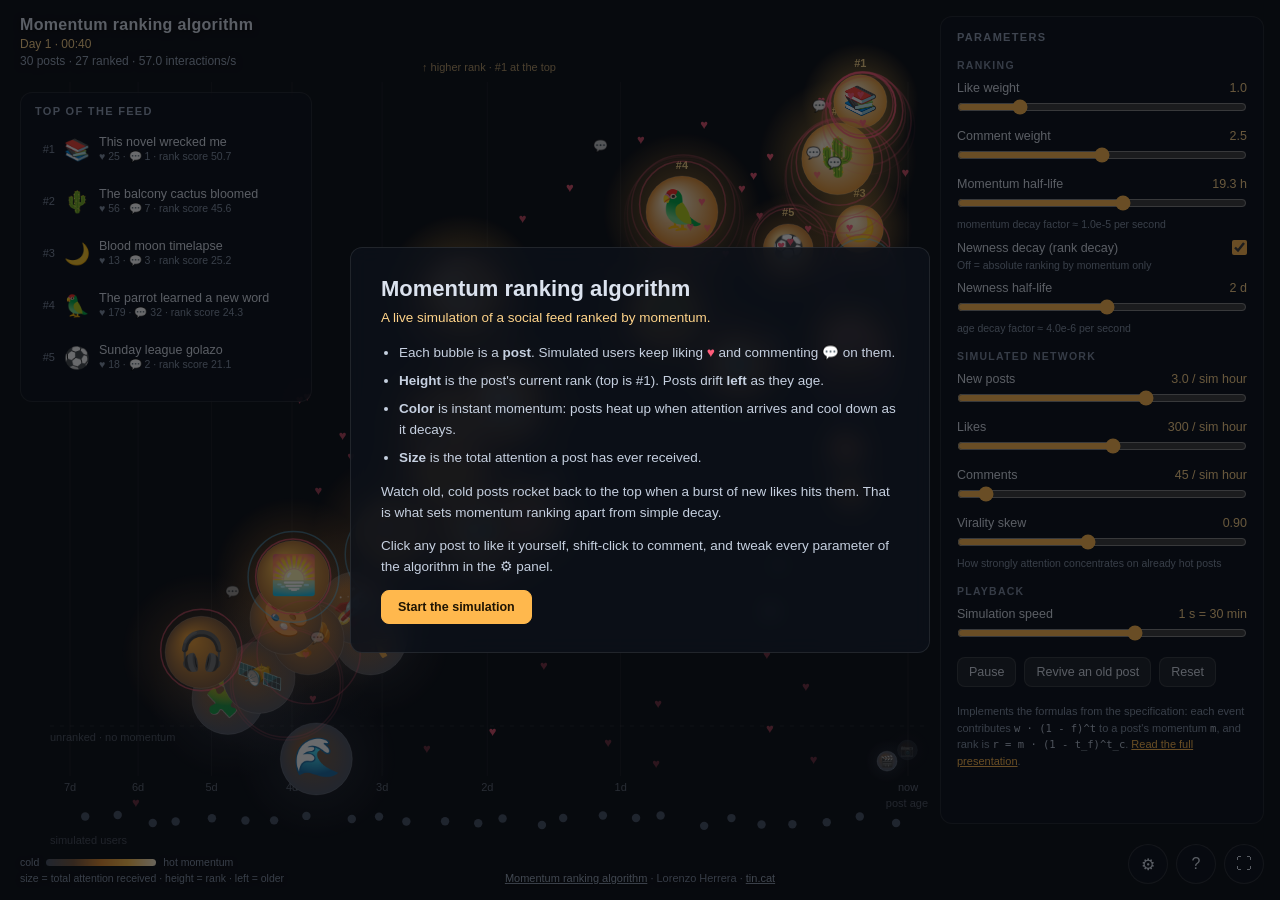
==== demo/index.html @ 6947a9a4 "Add interactive demo simulation, deployed with GitHub Pages" ====
<!DOCTYPE html>
<html lang="en">
<head>
	<meta charset="utf-8">
	<meta name="viewport" content="width=device-width, initial-scale=1">
	<title>Momentum ranking algorithm · live simulation</title>
	<link rel="stylesheet" href="demo.css">
</head>
<body>
	<canvas id="scene"></canvas>

	<header id="hud">
		<h1>Momentum ranking algorithm</h1>
		<p id="clock"></p>
		<p id="stats"></p>
	</header>

	<section id="feed">
		<h2>Top of the feed</h2>
		<div id="feedRows"></div>
	</section>

	<aside id="panel">
		<h2>Parameters</h2>

		<h3>Ranking</h3>
		<label class="ctl">
			<span class="row"><span>Like weight</span><em id="likeWeightVal"></em></span>
			<input type="range" id="likeWeight" min="0" max="1000" step="1">
		</label>
		<label class="ctl">
			<span class="row"><span>Comment weight</span><em id="commentWeightVal"></em></span>
			<input type="range" id="commentWeight" min="0" max="1000" step="1">
		</label>
		<label class="ctl">
			<span class="row"><span>Momentum half-life</span><em id="momentumHalfLifeVal"></em></span>
			<input type="range" id="momentumHalfLife" min="0" max="1000" step="1">
			<small class="sub" id="momentumHalfLifeSub"></small>
		</label>
		<label class="ctl checkbox">
			<span class="row"><span>Newness decay (rank decay)</span><input type="checkbox" id="newnessOn"></span>
			<small class="sub">Off = absolute ranking by momentum only</small>
		</label>
		<label class="ctl">
			<span class="row"><span>Newness half-life</span><em id="newnessHalfLifeVal"></em></span>
			<input type="range" id="newnessHalfLife" min="0" max="1000" step="1">
			<small class="sub" id="newnessHalfLifeSub"></small>
		</label>

		<h3>Simulated network</h3>
		<label class="ctl">
			<span class="row"><span>New posts</span><em id="postsPerHourVal"></em></span>
			<input type="range" id="postsPerHour" min="0" max="1000" step="1">
		</label>
		<label class="ctl">
			<span class="row"><span>Likes</span><em id="likesPerHourVal"></em></span>
			<input type="range" id="likesPerHour" min="0" max="1000" step="1">
		</label>
		<label class="ctl">
			<span class="row"><span>Comments</span><em id="commentsPerHourVal"></em></span>
			<input type="range" id="commentsPerHour" min="0" max="1000" step="1">
		</label>
		<label class="ctl">
			<span class="row"><span>Virality skew</span><em id="skewVal"></em></span>
			<input type="range" id="skew" min="0" max="1000" step="1">
			<small class="sub">How strongly attention concentrates on already hot posts</small>
		</label>

		<h3>Playback</h3>
		<label class="ctl">
			<span class="row"><span>Simulation speed</span><em id="speedVal"></em></span>
			<input type="range" id="speed" min="0" max="1000" step="1">
		</label>
		<div class="btnRow">
			<button class="btn" id="pauseBtn">Pause</button>
			<button class="btn" id="boostBtn">Revive an old post</button>
			<button class="btn" id="resetBtn">Reset</button>
		</div>

		<p class="note">
			Implements the formulas from the specification:
			each event contributes <code>w · (1 - f)^t</code> to a post's momentum <code>m</code>,
			and rank is <code>r = m · (1 - t_f)^t_c</code>.
			<a href="https://github.com/tin-cat/momentum-ranking-algorithm" target="_blank" rel="noopener">Read the full presentation</a>.
		</p>
	</aside>

	<div id="toolbar">
		<button class="tool" id="panelToggle" title="Parameters">⚙</button>
		<button class="tool" id="helpBtn" title="Help">?</button>
		<button class="tool" id="fullscreenBtn" title="Fullscreen">⛶</button>
	</div>

	<div id="legend">
		<div class="gradRow"><span>cold</span><span class="grad"></span><span>hot momentum</span></div>
		<div class="sizeRow">size = total attention received · height = rank · left = older</div>
	</div>

	<div id="tooltip" hidden></div>

	<div id="intro">
		<div id="introCard">
			<h1>Momentum ranking algorithm</h1>
			<p class="tag">A live simulation of a social feed ranked by momentum.</p>
			<ul>
				<li>Each bubble is a <strong>post</strong>. Simulated users keep liking <span class="likeGlyph">♥</span> and commenting <span class="commentGlyph">💬</span> on them.</li>
				<li><strong>Height</strong> is the post's current rank (top is #1). Posts drift <strong>left</strong> as they age.</li>
				<li><strong>Color</strong> is instant momentum: posts heat up when attention arrives and cool down as it decays.</li>
				<li><strong>Size</strong> is the total attention a post has ever received.</li>
			</ul>
			<p>Watch old, cold posts rocket back to the top when a burst of new likes hits them. That is what sets momentum ranking apart from simple decay.</p>
			<p>Click any post to like it yourself, shift-click to comment, and tweak every parameter of the algorithm in the ⚙ panel.</p>
			<button class="btn primary" id="startBtn">Start the simulation</button>
		</div>
	</div>

	<footer id="credit">
		<a href="https://github.com/tin-cat/momentum-ranking-algorithm" target="_blank" rel="noopener">Momentum ranking algorithm</a>
		· Lorenzo Herrera · <a href="https://tin.cat" target="_blank" rel="noopener">tin.cat</a>
	</footer>

	<script src="demo.js"></script>
</body>
</html>
---- demo/demo.css ----
* {
	box-sizing: border-box;
	margin: 0;
	padding: 0;
}

html, body {
	height: 100%;
	overflow: hidden;
	background: #0b0e14;
	color: #dbe2ee;
	font-family: -apple-system, BlinkMacSystemFont, "Segoe UI", Roboto, Helvetica, Arial, sans-serif;
}

#scene {
	position: fixed;
	inset: 0;
	display: block;
}

a {
	color: #ffb84d;
}

/* Heads-up display */

#hud {
	position: fixed;
	top: 16px;
	left: 20px;
	pointer-events: none;
	text-shadow: 0 1px 6px rgba(0, 0, 0, 0.8);
}

#hud h1 {
	font-size: 16px;
	font-weight: 600;
	letter-spacing: 0.02em;
}

#hud p {
	font-size: 12px;
	color: #9aa7bb;
	margin-top: 3px;
}

#clock {
	color: #ffd48a !important;
	font-variant-numeric: tabular-nums;
}

/* Cards */

.card, #feed, #panel, #introCard {
	background: rgba(13, 17, 26, 0.84);
	border: 1px solid rgba(255, 255, 255, 0.09);
	border-radius: 12px;
	backdrop-filter: blur(10px);
	-webkit-backdrop-filter: blur(10px);
}

/* Top of the feed */

#feed {
	position: fixed;
	top: 92px;
	left: 20px;
	width: 292px;
	padding: 12px 14px 14px;
}

#feed h2, #panel h2 {
	font-size: 11px;
	font-weight: 600;
	text-transform: uppercase;
	letter-spacing: 0.12em;
	color: #93a1b8;
	margin-bottom: 10px;
}

#feedRows {
	position: relative;
	height: 260px;
}

.feedRow {
	position: absolute;
	left: 0;
	right: 0;
	height: 44px;
	display: flex;
	align-items: center;
	gap: 9px;
	transition: top 0.45s ease, opacity 0.3s ease;
}

.feedRow .pos {
	font-size: 11px;
	color: #7f8ca2;
	width: 20px;
	text-align: right;
	font-variant-numeric: tabular-nums;
}

.feedRow .em {
	font-size: 21px;
	line-height: 1;
}

.feedRow .txt {
	min-width: 0;
	flex: 1;
}

.feedRow .t, .feedRow .meta {
	display: block;
	white-space: nowrap;
	overflow: hidden;
	text-overflow: ellipsis;
}

.feedRow .t {
	font-size: 12.5px;
}

.feedRow .meta {
	font-size: 10.5px;
	color: #8593a8;
	margin-top: 1px;
	font-variant-numeric: tabular-nums;
}

.feedEmpty {
	font-size: 12px;
	color: #7f8ca2;
	padding-top: 8px;
}

/* Parameters panel */

#panel {
	position: fixed;
	top: 16px;
	right: 16px;
	bottom: 76px;
	width: 324px;
	padding: 14px 16px 16px;
	overflow-y: auto;
	transition: transform 0.3s ease, opacity 0.3s ease;
}

#panel.hidden {
	transform: translateX(360px);
	opacity: 0;
	pointer-events: none;
}

#panel h3 {
	font-size: 10.5px;
	font-weight: 600;
	text-transform: uppercase;
	letter-spacing: 0.12em;
	color: #7f8ca2;
	margin: 16px 0 4px;
}

.ctl {
	display: block;
	margin: 10px 0;
}

.ctl .row {
	display: flex;
	justify-content: space-between;
	align-items: center;
	font-size: 12.5px;
	margin-bottom: 4px;
}

.ctl em {
	font-style: normal;
	color: #ffd48a;
	font-variant-numeric: tabular-nums;
}

.ctl input[type="range"] {
	width: 100%;
	accent-color: #ffb84d;
}

.ctl input[type="checkbox"] {
	accent-color: #ffb84d;
	width: 15px;
	height: 15px;
}

.ctl .sub {
	display: block;
	font-size: 10.5px;
	color: #8593a8;
	margin-top: 3px;
}

.ctl.disabled {
	opacity: 0.4;
	pointer-events: none;
}

.btnRow {
	display: flex;
	gap: 8px;
	flex-wrap: wrap;
	margin-top: 12px;
}

.btn {
	font: inherit;
	font-size: 12.5px;
	color: #dbe2ee;
	background: rgba(255, 255, 255, 0.07);
	border: 1px solid rgba(255, 255, 255, 0.12);
	border-radius: 8px;
	padding: 7px 11px;
	cursor: pointer;
}

.btn:hover {
	background: rgba(255, 255, 255, 0.13);
}

.btn.primary {
	background: #ffb84d;
	border-color: #ffb84d;
	color: #201503;
	font-weight: 600;
	padding: 9px 16px;
}

.btn.primary:hover {
	background: #ffc76e;
}

.note {
	font-size: 11px;
	color: #8593a8;
	margin-top: 16px;
	line-height: 1.5;
}

.note code {
	color: #b9c4d6;
	font-size: 10.5px;
}

/* Toolbar */

#toolbar {
	position: fixed;
	right: 16px;
	bottom: 16px;
	display: flex;
	gap: 8px;
}

.tool {
	font: inherit;
	font-size: 16px;
	width: 40px;
	height: 40px;
	color: #dbe2ee;
	background: rgba(13, 17, 26, 0.84);
	border: 1px solid rgba(255, 255, 255, 0.12);
	border-radius: 50%;
	cursor: pointer;
	backdrop-filter: blur(10px);
	-webkit-backdrop-filter: blur(10px);
}

.tool:hover {
	background: rgba(255, 255, 255, 0.13);
}

/* Legend */

#legend {
	position: fixed;
	left: 20px;
	bottom: 16px;
	font-size: 10.5px;
	color: #8593a8;
	pointer-events: none;
	text-shadow: 0 1px 4px rgba(0, 0, 0, 0.8);
}

#legend .gradRow {
	display: flex;
	align-items: center;
	gap: 7px;
}

#legend .grad {
	display: inline-block;
	width: 110px;
	height: 7px;
	border-radius: 4px;
	background: linear-gradient(90deg, #4a5568, #7a583c, #e08a2e, #ffc14d, #fff3d6);
}

#legend .sizeRow {
	margin-top: 4px;
}

/* Tooltip */

#tooltip {
	position: fixed;
	max-width: 270px;
	padding: 9px 11px;
	font-size: 12px;
	line-height: 1.45;
	background: rgba(13, 17, 26, 0.94);
	border: 1px solid rgba(255, 255, 255, 0.12);
	border-radius: 9px;
	pointer-events: none;
	z-index: 30;
}

#tooltip .tt {
	font-weight: 600;
}

#tooltip .meta {
	color: #9aa7bb;
	font-variant-numeric: tabular-nums;
}

#tooltip .hint {
	color: #7f8ca2;
	font-size: 10.5px;
	margin-top: 4px;
}

/* Intro overlay */

#intro {
	position: fixed;
	inset: 0;
	display: flex;
	align-items: center;
	justify-content: center;
	background: rgba(5, 7, 11, 0.6);
	z-index: 40;
	transition: opacity 0.3s ease;
}

#intro.hidden {
	opacity: 0;
	pointer-events: none;
}

#introCard {
	max-width: 580px;
	margin: 20px;
	padding: 28px 30px;
}

#introCard h1 {
	font-size: 22px;
	font-weight: 650;
}

#introCard .tag {
	color: #ffd48a;
	font-size: 13.5px;
	margin: 6px 0 14px;
}

#introCard ul {
	margin: 0 0 14px 18px;
	display: grid;
	gap: 7px;
}

#introCard li, #introCard p {
	font-size: 13.5px;
	line-height: 1.55;
	color: #c6d0e0;
}

#introCard p {
	margin-bottom: 12px;
}

.likeGlyph {
	color: #ff5c7a;
}

/* Credit */

#credit {
	position: fixed;
	bottom: 16px;
	left: 50%;
	transform: translateX(-50%);
	font-size: 11px;
	color: #7f8ca2;
	text-shadow: 0 1px 4px rgba(0, 0, 0, 0.8);
}

#credit a {
	color: #9aa7bb;
}

@media (max-width: 900px) {
	#feed, #legend {
		display: none;
	}
}
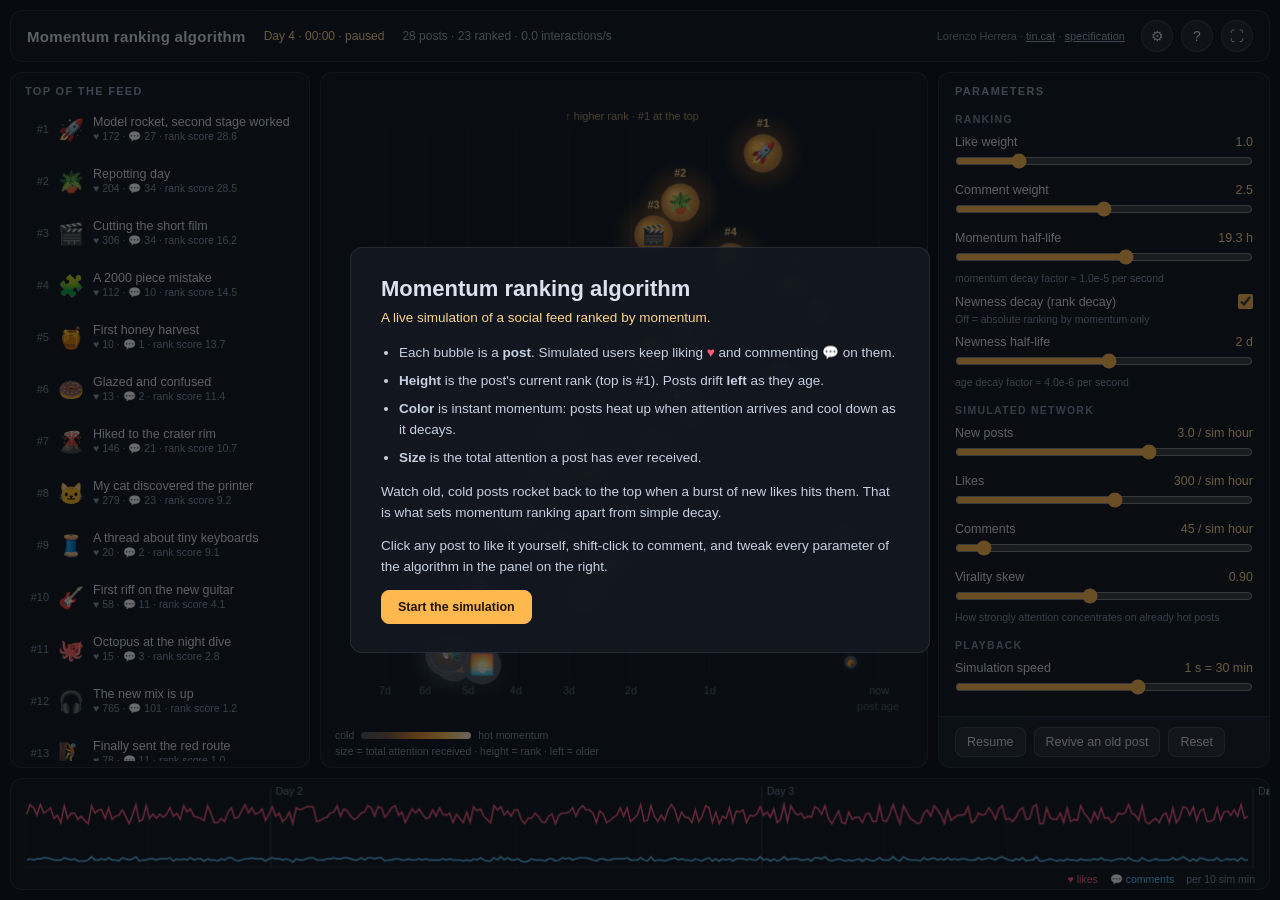
==== commit 61996070: "Rework demo into a four panel layout with activity timeline" ====
--- a/demo/index.html
+++ b/demo/index.html
@@ -7,93 +7,114 @@
 	<link rel="stylesheet" href="demo.css">
 </head>
 <body>
-	<canvas id="scene"></canvas>
+	<div id="app">
+		<header id="topbar" class="card">
+			<h1>Momentum ranking algorithm</h1>
+			<p id="clock"></p>
+			<p id="stats"></p>
+			<div id="topbarRight">
+				<span id="credit">
+					Lorenzo Herrera · <a href="https://tin.cat" target="_blank" rel="noopener">tin.cat</a> ·
+					<a href="https://github.com/tin-cat/momentum-ranking-algorithm" target="_blank" rel="noopener">specification</a>
+				</span>
+				<button class="tool" id="panelToggle" title="Parameters">⚙</button>
+				<button class="tool" id="helpBtn" title="Help">?</button>
+				<button class="tool" id="fullscreenBtn" title="Fullscreen">⛶</button>
+			</div>
+		</header>
 
-	<header id="hud">
-		<h1>Momentum ranking algorithm</h1>
-		<p id="clock"></p>
-		<p id="stats"></p>
-	</header>
+		<main id="row">
+			<section id="feed" class="card">
+				<h2>Top of the feed</h2>
+				<div id="feedScroll">
+					<div id="feedRows"></div>
+				</div>
+			</section>
 
-	<section id="feed">
-		<h2>Top of the feed</h2>
-		<div id="feedRows"></div>
-	</section>
+			<section id="chartPanel" class="card">
+				<canvas id="scene"></canvas>
+				<div id="legend">
+					<div class="gradRow"><span>cold</span><span class="grad"></span><span>hot momentum</span></div>
+					<div class="sizeRow">size = total attention received · height = rank · left = older</div>
+				</div>
+			</section>
 
-	<aside id="panel">
-		<h2>Parameters</h2>
+			<aside id="panel" class="card">
+				<div id="panelBody">
+					<h2>Parameters</h2>
 
-		<h3>Ranking</h3>
-		<label class="ctl">
-			<span class="row"><span>Like weight</span><em id="likeWeightVal"></em></span>
-			<input type="range" id="likeWeight" min="0" max="1000" step="1">
-		</label>
-		<label class="ctl">
-			<span class="row"><span>Comment weight</span><em id="commentWeightVal"></em></span>
-			<input type="range" id="commentWeight" min="0" max="1000" step="1">
-		</label>
-		<label class="ctl">
-			<span class="row"><span>Momentum half-life</span><em id="momentumHalfLifeVal"></em></span>
-			<input type="range" id="momentumHalfLife" min="0" max="1000" step="1">
-			<small class="sub" id="momentumHalfLifeSub"></small>
-		</label>
-		<label class="ctl checkbox">
-			<span class="row"><span>Newness decay (rank decay)</span><input type="checkbox" id="newnessOn"></span>
-			<small class="sub">Off = absolute ranking by momentum only</small>
-		</label>
-		<label class="ctl">
-			<span class="row"><span>Newness half-life</span><em id="newnessHalfLifeVal"></em></span>
-			<input type="range" id="newnessHalfLife" min="0" max="1000" step="1">
-			<small class="sub" id="newnessHalfLifeSub"></small>
-		</label>
+					<h3>Ranking</h3>
+					<label class="ctl">
+						<span class="row"><span>Like weight</span><em id="likeWeightVal"></em></span>
+						<input type="range" id="likeWeight" min="0" max="1000" step="1">
+					</label>
+					<label class="ctl">
+						<span class="row"><span>Comment weight</span><em id="commentWeightVal"></em></span>
+						<input type="range" id="commentWeight" min="0" max="1000" step="1">
+					</label>
+					<label class="ctl">
+						<span class="row"><span>Momentum half-life</span><em id="momentumHalfLifeVal"></em></span>
+						<input type="range" id="momentumHalfLife" min="0" max="1000" step="1">
+						<small class="sub" id="momentumHalfLifeSub"></small>
+					</label>
+					<label class="ctl checkbox">
+						<span class="row"><span>Newness decay (rank decay)</span><input type="checkbox" id="newnessOn"></span>
+						<small class="sub">Off = absolute ranking by momentum only</small>
+					</label>
+					<label class="ctl">
+						<span class="row"><span>Newness half-life</span><em id="newnessHalfLifeVal"></em></span>
+						<input type="range" id="newnessHalfLife" min="0" max="1000" step="1">
+						<small class="sub" id="newnessHalfLifeSub"></small>
+					</label>
 
-		<h3>Simulated network</h3>
-		<label class="ctl">
-			<span class="row"><span>New posts</span><em id="postsPerHourVal"></em></span>
-			<input type="range" id="postsPerHour" min="0" max="1000" step="1">
-		</label>
-		<label class="ctl">
-			<span class="row"><span>Likes</span><em id="likesPerHourVal"></em></span>
-			<input type="range" id="likesPerHour" min="0" max="1000" step="1">
-		</label>
-		<label class="ctl">
-			<span class="row"><span>Comments</span><em id="commentsPerHourVal"></em></span>
-			<input type="range" id="commentsPerHour" min="0" max="1000" step="1">
-		</label>
-		<label class="ctl">
-			<span class="row"><span>Virality skew</span><em id="skewVal"></em></span>
-			<input type="range" id="skew" min="0" max="1000" step="1">
-			<small class="sub">How strongly attention concentrates on already hot posts</small>
-		</label>
+					<h3>Simulated network</h3>
+					<label class="ctl">
+						<span class="row"><span>New posts</span><em id="postsPerHourVal"></em></span>
+						<input type="range" id="postsPerHour" min="0" max="1000" step="1">
+					</label>
+					<label class="ctl">
+						<span class="row"><span>Likes</span><em id="likesPerHourVal"></em></span>
+						<input type="range" id="likesPerHour" min="0" max="1000" step="1">
+					</label>
+					<label class="ctl">
+						<span class="row"><span>Comments</span><em id="commentsPerHourVal"></em></span>
+						<input type="range" id="commentsPerHour" min="0" max="1000" step="1">
+					</label>
+					<label class="ctl">
+						<span class="row"><span>Virality skew</span><em id="skewVal"></em></span>
+						<input type="range" id="skew" min="0" max="1000" step="1">
+						<small class="sub">How strongly attention concentrates on already hot posts</small>
+					</label>
 
-		<h3>Playback</h3>
-		<label class="ctl">
-			<span class="row"><span>Simulation speed</span><em id="speedVal"></em></span>
-			<input type="range" id="speed" min="0" max="1000" step="1">
-		</label>
-		<div class="btnRow">
-			<button class="btn" id="pauseBtn">Pause</button>
-			<button class="btn" id="boostBtn">Revive an old post</button>
-			<button class="btn" id="resetBtn">Reset</button>
-		</div>
+					<h3>Playback</h3>
+					<label class="ctl">
+						<span class="row"><span>Simulation speed</span><em id="speedVal"></em></span>
+						<input type="range" id="speed" min="0" max="1000" step="1">
+					</label>
 
-		<p class="note">
-			Implements the formulas from the specification:
-			each event contributes <code>w · (1 - f)^t</code> to a post's momentum <code>m</code>,
-			and rank is <code>r = m · (1 - t_f)^t_c</code>.
-			<a href="https://github.com/tin-cat/momentum-ranking-algorithm" target="_blank" rel="noopener">Read the full presentation</a>.
-		</p>
-	</aside>
+					<p class="note">
+						Implements the formulas from the specification:
+						each event contributes <code>w · (1 - f)^t</code> to a post's momentum <code>m</code>,
+						and rank is <code>r = m · (1 - t_f)^t_c</code>.
+						<a href="https://github.com/tin-cat/momentum-ranking-algorithm" target="_blank" rel="noopener">Read the full presentation</a>.
+					</p>
+				</div>
+				<div id="panelFoot">
+					<button class="btn" id="pauseBtn">Pause</button>
+					<button class="btn" id="boostBtn">Revive an old post</button>
+					<button class="btn" id="resetBtn">Reset</button>
+				</div>
+			</aside>
+		</main>
 
-	<div id="toolbar">
-		<button class="tool" id="panelToggle" title="Parameters">⚙</button>
-		<button class="tool" id="helpBtn" title="Help">?</button>
-		<button class="tool" id="fullscreenBtn" title="Fullscreen">⛶</button>
-	</div>
-
-	<div id="legend">
-		<div class="gradRow"><span>cold</span><span class="grad"></span><span>hot momentum</span></div>
-		<div class="sizeRow">size = total attention received · height = rank · left = older</div>
+		<footer id="timePanel" class="card">
+			<canvas id="timeline"></canvas>
+			<div id="timeLegend">
+				<span class="lk">♥ likes</span>
+				<span class="cm">💬 comments</span>
+				<span>per 10 sim min</span>
+			</div>
+		</footer>
 	</div>
 
 	<div id="tooltip" hidden></div>
@@ -109,16 +130,11 @@
 				<li><strong>Size</strong> is the total attention a post has ever received.</li>
 			</ul>
 			<p>Watch old, cold posts rocket back to the top when a burst of new likes hits them. That is what sets momentum ranking apart from simple decay.</p>
-			<p>Click any post to like it yourself, shift-click to comment, and tweak every parameter of the algorithm in the ⚙ panel.</p>
+			<p>Click any post to like it yourself, shift-click to comment, and tweak every parameter of the algorithm in the panel on the right.</p>
 			<button class="btn primary" id="startBtn">Start the simulation</button>
 		</div>
 	</div>
 
-	<footer id="credit">
-		<a href="https://github.com/tin-cat/momentum-ranking-algorithm" target="_blank" rel="noopener">Momentum ranking algorithm</a>
-		· Lorenzo Herrera · <a href="https://tin.cat" target="_blank" rel="noopener">tin.cat</a>
-	</footer>
-
 	<script src="demo.js"></script>
 </body>
 </html>
--- a/demo/demo.css
+++ b/demo/demo.css
@@ -12,61 +12,109 @@
 	font-family: -apple-system, BlinkMacSystemFont, "Segoe UI", Roboto, Helvetica, Arial, sans-serif;
 }
 
-#scene {
-	position: fixed;
-	inset: 0;
-	display: block;
-}
-
 a {
 	color: #ffb84d;
 }
 
-/* Heads-up display */
-
-#hud {
-	position: fixed;
-	top: 16px;
-	left: 20px;
-	pointer-events: none;
-	text-shadow: 0 1px 6px rgba(0, 0, 0, 0.8);
-}
-
-#hud h1 {
-	font-size: 16px;
+.card {
+	background: rgba(18, 23, 33, 0.92);
+	border: 1px solid rgba(255, 255, 255, 0.09);
+	border-radius: 12px;
+}
+
+/* Application frame: top bar plus a three panel row */
+
+#app {
+	display: flex;
+	flex-direction: column;
+	height: 100%;
+	padding: 10px;
+	gap: 10px;
+}
+
+#topbar {
+	flex: none;
+	display: flex;
+	align-items: center;
+	gap: 18px;
+	padding: 9px 16px;
+}
+
+#topbar h1 {
+	font-size: 15px;
 	font-weight: 600;
 	letter-spacing: 0.02em;
-}
-
-#hud p {
+	white-space: nowrap;
+}
+
+#topbar p {
 	font-size: 12px;
 	color: #9aa7bb;
-	margin-top: 3px;
+	white-space: nowrap;
+	font-variant-numeric: tabular-nums;
 }
 
 #clock {
 	color: #ffd48a !important;
-	font-variant-numeric: tabular-nums;
-}
-
-/* Cards */
-
-.card, #feed, #panel, #introCard {
-	background: rgba(13, 17, 26, 0.84);
-	border: 1px solid rgba(255, 255, 255, 0.09);
-	border-radius: 12px;
-	backdrop-filter: blur(10px);
-	-webkit-backdrop-filter: blur(10px);
-}
-
-/* Top of the feed */
+}
+
+#topbarRight {
+	margin-left: auto;
+	display: flex;
+	align-items: center;
+	gap: 8px;
+}
+
+#credit {
+	font-size: 11px;
+	color: #7f8ca2;
+	margin-right: 8px;
+	white-space: nowrap;
+}
+
+#credit a {
+	color: #9aa7bb;
+}
+
+.tool {
+	font: inherit;
+	font-size: 14px;
+	width: 32px;
+	height: 32px;
+	color: #dbe2ee;
+	background: rgba(255, 255, 255, 0.06);
+	border: 1px solid rgba(255, 255, 255, 0.12);
+	border-radius: 50%;
+	cursor: pointer;
+}
+
+.tool:hover {
+	background: rgba(255, 255, 255, 0.13);
+}
+
+#row {
+	flex: 1;
+	min-height: 0;
+	display: grid;
+	grid-template-columns: 300px minmax(0, 1fr) 332px;
+	gap: 10px;
+}
+
+#row.noPanel {
+	grid-template-columns: 300px minmax(0, 1fr);
+}
+
+#row.noPanel #panel {
+	display: none;
+}
+
+/* Feed panel */
 
 #feed {
-	position: fixed;
-	top: 92px;
-	left: 20px;
-	width: 292px;
-	padding: 12px 14px 14px;
+	display: flex;
+	flex-direction: column;
+	min-height: 0;
+	padding: 12px 6px 6px 14px;
 }
 
 #feed h2, #panel h2 {
@@ -78,9 +126,15 @@
 	margin-bottom: 10px;
 }
 
+#feedScroll {
+	flex: 1;
+	min-height: 0;
+	overflow-y: auto;
+	padding-right: 8px;
+}
+
 #feedRows {
 	position: relative;
-	height: 260px;
 }
 
 .feedRow {
@@ -97,14 +151,16 @@
 .feedRow .pos {
 	font-size: 11px;
 	color: #7f8ca2;
-	width: 20px;
+	width: 24px;
 	text-align: right;
 	font-variant-numeric: tabular-nums;
+	flex: none;
 }
 
 .feedRow .em {
 	font-size: 21px;
 	line-height: 1;
+	flex: none;
 }
 
 .feedRow .txt {
@@ -136,23 +192,64 @@
 	padding-top: 8px;
 }
 
+/* Chart panel */
+
+#chartPanel {
+	position: relative;
+	min-width: 0;
+	min-height: 0;
+	overflow: hidden;
+}
+
+#scene {
+	position: absolute;
+	inset: 0;
+	width: 100%;
+	height: 100%;
+	display: block;
+}
+
+#legend {
+	position: absolute;
+	left: 14px;
+	bottom: 10px;
+	font-size: 10.5px;
+	color: #8593a8;
+	pointer-events: none;
+	text-shadow: 0 1px 4px rgba(0, 0, 0, 0.8);
+}
+
+#legend .gradRow {
+	display: flex;
+	align-items: center;
+	gap: 7px;
+}
+
+#legend .grad {
+	display: inline-block;
+	width: 110px;
+	height: 7px;
+	border-radius: 4px;
+	background: linear-gradient(90deg, #4a5568, #7a583c, #e08a2e, #ffc14d, #fff3d6);
+}
+
+#legend .sizeRow {
+	margin-top: 4px;
+}
+
 /* Parameters panel */
 
 #panel {
-	position: fixed;
-	top: 16px;
-	right: 16px;
-	bottom: 76px;
-	width: 324px;
-	padding: 14px 16px 16px;
+	display: flex;
+	flex-direction: column;
+	min-height: 0;
+}
+
+#panelBody {
+	flex: 1;
+	min-height: 0;
 	overflow-y: auto;
-	transition: transform 0.3s ease, opacity 0.3s ease;
-}
-
-#panel.hidden {
-	transform: translateX(360px);
-	opacity: 0;
-	pointer-events: none;
+	padding: 12px 16px 14px;
 }
 
 #panel h3 {
@@ -206,11 +303,15 @@
 	pointer-events: none;
 }
 
-.btnRow {
+#panelFoot {
+	flex: none;
 	display: flex;
 	gap: 8px;
 	flex-wrap: wrap;
-	margin-top: 12px;
+	padding: 10px 16px;
+	border-top: 1px solid rgba(255, 255, 255, 0.09);
+	background: rgba(24, 30, 42, 0.95);
+	border-radius: 0 0 12px 12px;
 }
 
 .btn {
@@ -252,62 +353,51 @@
 	font-size: 10.5px;
 }
 
-/* Toolbar */
-
-#toolbar {
-	position: fixed;
-	right: 16px;
-	bottom: 16px;
-	display: flex;
-	gap: 8px;
-}
-
-.tool {
-	font: inherit;
-	font-size: 16px;
-	width: 40px;
-	height: 40px;
-	color: #dbe2ee;
-	background: rgba(13, 17, 26, 0.84);
-	border: 1px solid rgba(255, 255, 255, 0.12);
-	border-radius: 50%;
-	cursor: pointer;
-	backdrop-filter: blur(10px);
-	-webkit-backdrop-filter: blur(10px);
-}
-
-.tool:hover {
-	background: rgba(255, 255, 255, 0.13);
-}
-
-/* Legend */
-
-#legend {
-	position: fixed;
-	left: 20px;
-	bottom: 16px;
+/* Timeline panel */
+
+#timePanel {
+	flex: none;
+	height: 112px;
+	position: relative;
+	overflow: hidden;
+}
+
+#timeline {
+	position: absolute;
+	inset: 0;
+	width: 100%;
+	height: 100%;
+	display: block;
+}
+
+#timeLegend {
+	position: absolute;
+	bottom: 3px;
+	right: 14px;
+	display: flex;
+	gap: 12px;
 	font-size: 10.5px;
 	color: #8593a8;
 	pointer-events: none;
-	text-shadow: 0 1px 4px rgba(0, 0, 0, 0.8);
-}
-
-#legend .gradRow {
-	display: flex;
-	align-items: center;
-	gap: 7px;
-}
-
-#legend .grad {
-	display: inline-block;
-	width: 110px;
-	height: 7px;
+}
+
+#timeLegend .lk {
+	color: #ff5c7a;
+}
+
+#timeLegend .cm {
+	color: #5cc8ff;
+}
+
+/* Scrollbars */
+
+#feedScroll::-webkit-scrollbar, #panelBody::-webkit-scrollbar {
+	width: 8px;
+}
+
+#feedScroll::-webkit-scrollbar-thumb, #panelBody::-webkit-scrollbar-thumb {
+	background: rgba(255, 255, 255, 0.14);
 	border-radius: 4px;
-	background: linear-gradient(90deg, #4a5568, #7a583c, #e08a2e, #ffc14d, #fff3d6);
-}
-
-#legend .sizeRow {
-	margin-top: 4px;
 }
 
 /* Tooltip */
@@ -362,6 +452,9 @@
 	max-width: 580px;
 	margin: 20px;
 	padding: 28px 30px;
+	background: rgba(18, 23, 33, 0.97);
+	border: 1px solid rgba(255, 255, 255, 0.09);
+	border-radius: 12px;
 }
 
 #introCard h1 {
@@ -395,24 +488,16 @@
 	color: #ff5c7a;
 }
 
-/* Credit */
-
-#credit {
-	position: fixed;
-	bottom: 16px;
-	left: 50%;
-	transform: translateX(-50%);
-	font-size: 11px;
-	color: #7f8ca2;
-	text-shadow: 0 1px 4px rgba(0, 0, 0, 0.8);
-}
-
-#credit a {
-	color: #9aa7bb;
-}
-
-@media (max-width: 900px) {
-	#feed, #legend {
+@media (max-width: 980px) {
+	#row {
+		grid-template-columns: minmax(0, 1fr);
+	}
+
+	#feed, #panel {
 		display: none;
 	}
-}
+
+	#credit {
+		display: none;
+	}
+}
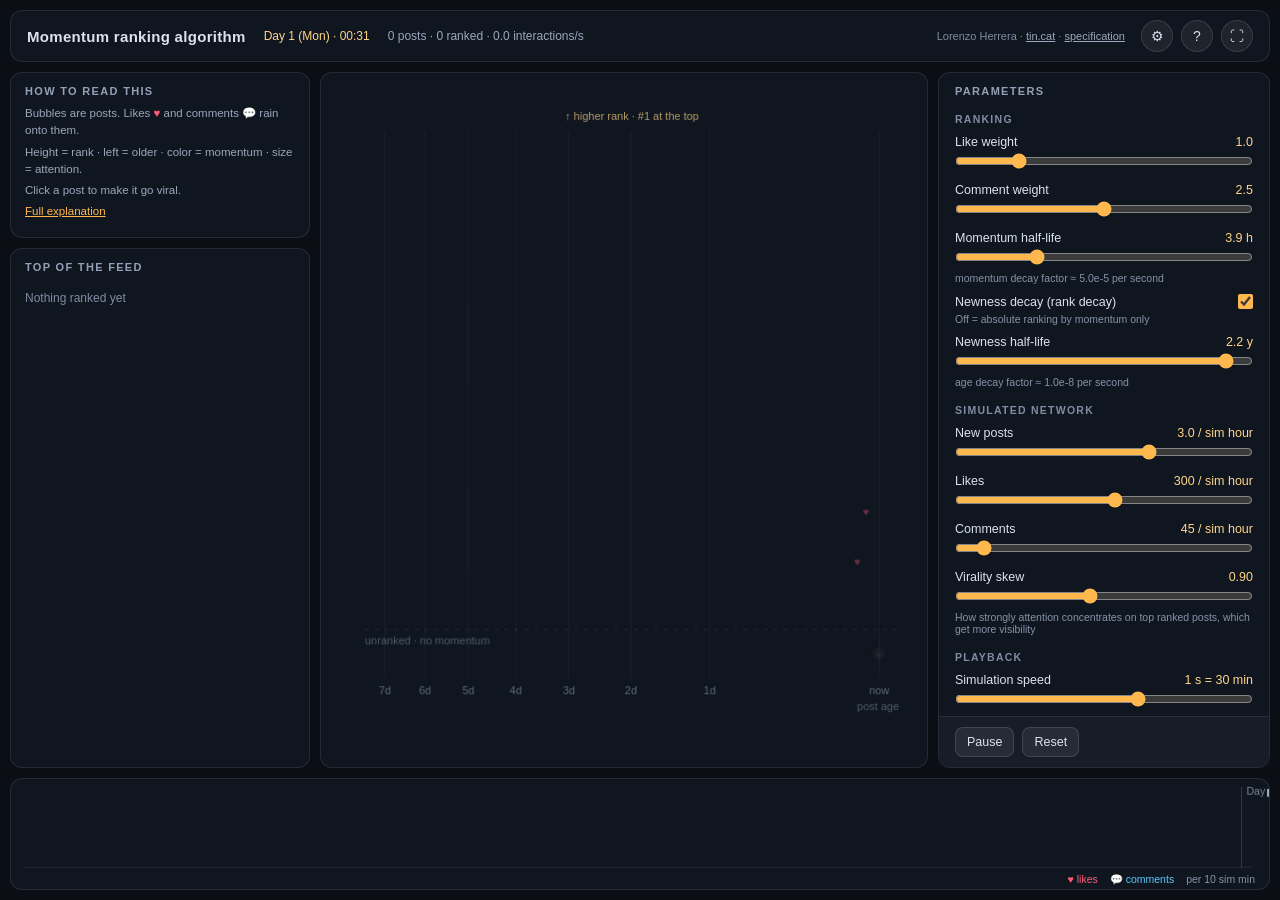
==== commit f5aed0b0: "Simulate realistic network activity and interactive viral boosts" ====
--- a/demo/index.html
+++ b/demo/index.html
@@ -24,19 +24,26 @@
 		</header>
 
 		<main id="row">
-			<section id="feed" class="card">
-				<h2>Top of the feed</h2>
-				<div id="feedScroll">
-					<div id="feedRows"></div>
-				</div>
-			</section>
+			<div id="leftCol">
+				<section id="howto" class="card">
+					<h2>How to read this</h2>
+					<ul>
+						<li>Bubbles are posts. Likes <span class="likeGlyph">♥</span> and comments 💬 rain onto them.</li>
+						<li>Height = rank · left = older · color = momentum · size = attention.</li>
+						<li>Click a post to make it go viral.</li>
+						<li><a href="#" id="moreHelp">Full explanation</a></li>
+					</ul>
+				</section>
+				<section id="feed" class="card">
+					<h2>Top of the feed</h2>
+					<div id="feedScroll">
+						<div id="feedRows"></div>
+					</div>
+				</section>
+			</div>
 
 			<section id="chartPanel" class="card">
 				<canvas id="scene"></canvas>
-				<div id="legend">
-					<div class="gradRow"><span>cold</span><span class="grad"></span><span>hot momentum</span></div>
-					<div class="sizeRow">size = total attention received · height = rank · left = older</div>
-				</div>
 			</section>
 
 			<aside id="panel" class="card">
@@ -83,7 +90,7 @@
 					<label class="ctl">
 						<span class="row"><span>Virality skew</span><em id="skewVal"></em></span>
 						<input type="range" id="skew" min="0" max="1000" step="1">
-						<small class="sub">How strongly attention concentrates on already hot posts</small>
+						<small class="sub">How strongly attention concentrates on top ranked posts, which get more visibility</small>
 					</label>
 
 					<h3>Playback</h3>
@@ -101,7 +108,6 @@
 				</div>
 				<div id="panelFoot">
 					<button class="btn" id="pauseBtn">Pause</button>
-					<button class="btn" id="boostBtn">Revive an old post</button>
 					<button class="btn" id="resetBtn">Reset</button>
 				</div>
 			</aside>
@@ -119,8 +125,9 @@
 
 	<div id="tooltip" hidden></div>
 
-	<div id="intro">
+	<div id="intro" class="hidden">
 		<div id="introCard">
+			<button class="tool" id="introClose" title="Close">×</button>
 			<h1>Momentum ranking algorithm</h1>
 			<p class="tag">A live simulation of a social feed ranked by momentum.</p>
 			<ul>
@@ -130,8 +137,8 @@
 				<li><strong>Size</strong> is the total attention a post has ever received.</li>
 			</ul>
 			<p>Watch old, cold posts rocket back to the top when a burst of new likes hits them. That is what sets momentum ranking apart from simple decay.</p>
-			<p>Click any post to like it yourself, shift-click to comment, and tweak every parameter of the algorithm in the panel on the right.</p>
-			<button class="btn primary" id="startBtn">Start the simulation</button>
+			<p>Activity follows a day and night cycle with quieter weekends; the timeline at the bottom shows the pulse. Every post is born with a fixed level of interest to the community: interesting posts attract likes and comments, posts that interest nobody never receive any.</p>
+			<p><strong>Click any post to make it go viral</strong>: it will receive a strong stream of likes and comments for a few hours and climb the ranking. Tweak every parameter of the algorithm in the panel on the right.</p>
 		</div>
 	</div>
 
--- a/demo/demo.css
+++ b/demo/demo.css
@@ -108,9 +108,44 @@
 	display: none;
 }
 
+/* Left column: how-to card above the feed */
+
+#leftCol {
+	display: flex;
+	flex-direction: column;
+	gap: 10px;
+	min-height: 0;
+}
+
+#howto {
+	flex: none;
+	padding: 12px 14px;
+}
+
+#howto ul {
+	list-style: none;
+}
+
+#howto li {
+	font-size: 11.5px;
+	line-height: 1.5;
+	color: #9aa7bb;
+	margin: 4px 0;
+}
+
+#howto h2 {
+	font-size: 11px;
+	font-weight: 600;
+	text-transform: uppercase;
+	letter-spacing: 0.12em;
+	color: #93a1b8;
+	margin-bottom: 8px;
+}
+
 /* Feed panel */
 
 #feed {
+	flex: 1;
 	display: flex;
 	flex-direction: column;
 	min-height: 0;
@@ -146,6 +181,40 @@
 	align-items: center;
 	gap: 9px;
 	transition: top 0.45s ease, opacity 0.3s ease;
+	cursor: pointer;
+}
+
+.feedRow:hover .t {
+	color: #ffd48a;
+}
+
+.feedRow .viralBadge {
+	display: none;
+	flex: none;
+	font-size: 9px;
+	font-weight: 600;
+	text-transform: uppercase;
+	letter-spacing: 0.08em;
+	color: #ffc14d;
+	border: 1px solid rgba(255, 196, 90, 0.6);
+	border-radius: 999px;
+	padding: 2px 6px;
+	margin-right: 6px;
+	animation: viralPulse 1.2s ease-in-out infinite;
+}
+
+.feedRow.viral .viralBadge {
+	display: inline-block;
+}
+
+@keyframes viralPulse {
+	0%, 100% {
+		opacity: 1;
+	}
+
+	50% {
+		opacity: 0.45;
+	}
 }
 
 .feedRow .pos {
@@ -207,34 +276,6 @@
 	width: 100%;
 	height: 100%;
 	display: block;
-}
-
-#legend {
-	position: absolute;
-	left: 14px;
-	bottom: 10px;
-	font-size: 10.5px;
-	color: #8593a8;
-	pointer-events: none;
-	text-shadow: 0 1px 4px rgba(0, 0, 0, 0.8);
-}
-
-#legend .gradRow {
-	display: flex;
-	align-items: center;
-	gap: 7px;
-}
-
-#legend .grad {
-	display: inline-block;
-	width: 110px;
-	height: 7px;
-	border-radius: 4px;
-	background: linear-gradient(90deg, #4a5568, #7a583c, #e08a2e, #ffc14d, #fff3d6);
-}
-
-#legend .sizeRow {
-	margin-top: 4px;
 }
 
 /* Parameters panel */
@@ -449,6 +490,7 @@
 }
 
 #introCard {
+	position: relative;
 	max-width: 580px;
 	margin: 20px;
 	padding: 28px 30px;
@@ -457,6 +499,14 @@
 	border-radius: 12px;
 }
 
+#introClose {
+	position: absolute;
+	top: 12px;
+	right: 12px;
+	font-size: 18px;
+	line-height: 1;
+}
+
 #introCard h1 {
 	font-size: 22px;
 	font-weight: 650;
@@ -493,7 +543,7 @@
 		grid-template-columns: minmax(0, 1fr);
 	}
 
-	#feed, #panel {
+	#leftCol, #panel {
 		display: none;
 	}
 
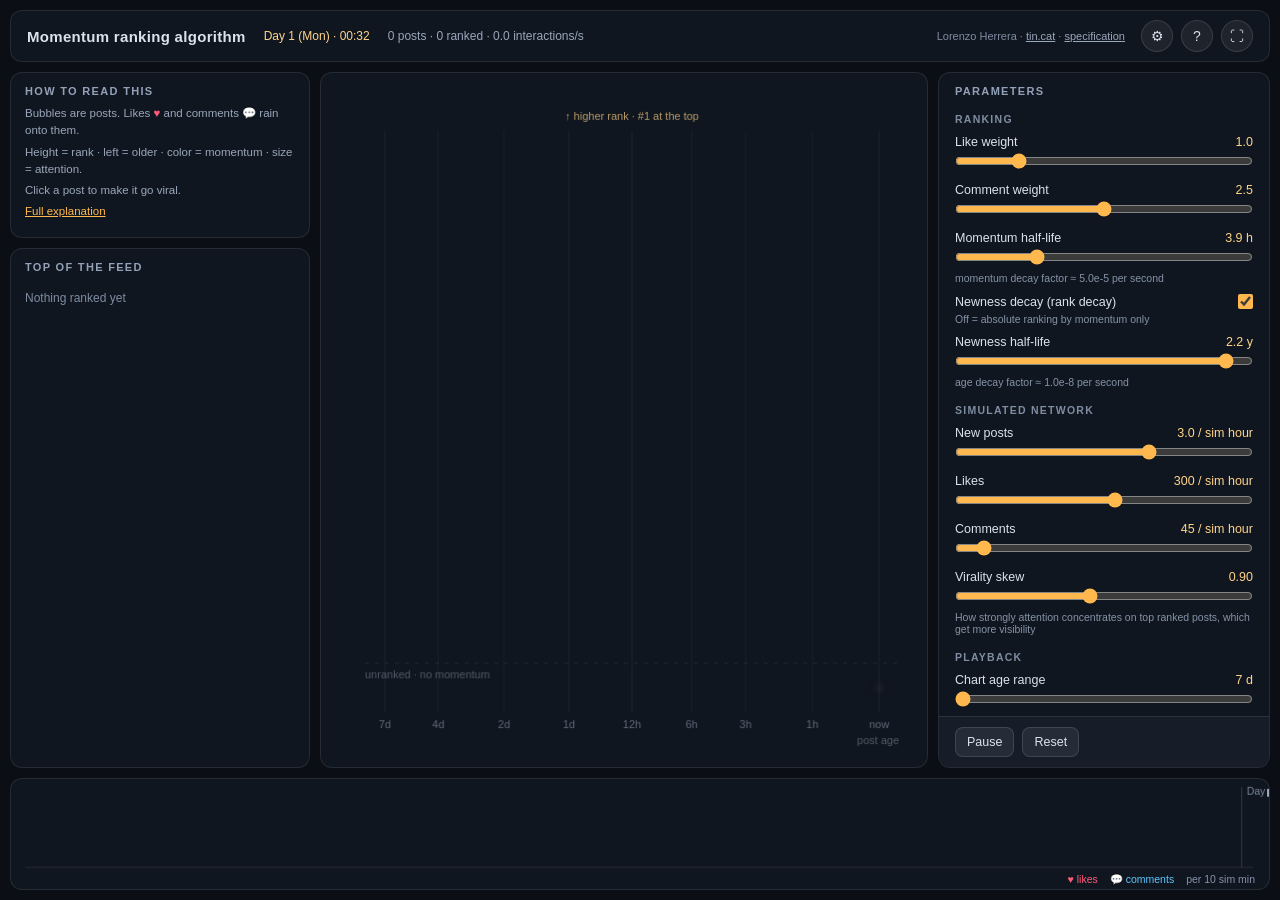
==== commit cf2d9823: "Add adjustable logarithmic chart age range and use full chart height" ====
--- a/demo/index.html
+++ b/demo/index.html
@@ -95,6 +95,11 @@
 
 					<h3>Playback</h3>
 					<label class="ctl">
+						<span class="row"><span>Chart age range</span><em id="ageWindowVal"></em></span>
+						<input type="range" id="ageWindow" min="0" max="1000" step="1">
+						<small class="sub">Logarithmic scale: recent hours get more room</small>
+					</label>
+					<label class="ctl">
 						<span class="row"><span>Simulation speed</span><em id="speedVal"></em></span>
 						<input type="range" id="speed" min="0" max="1000" step="1">
 					</label>
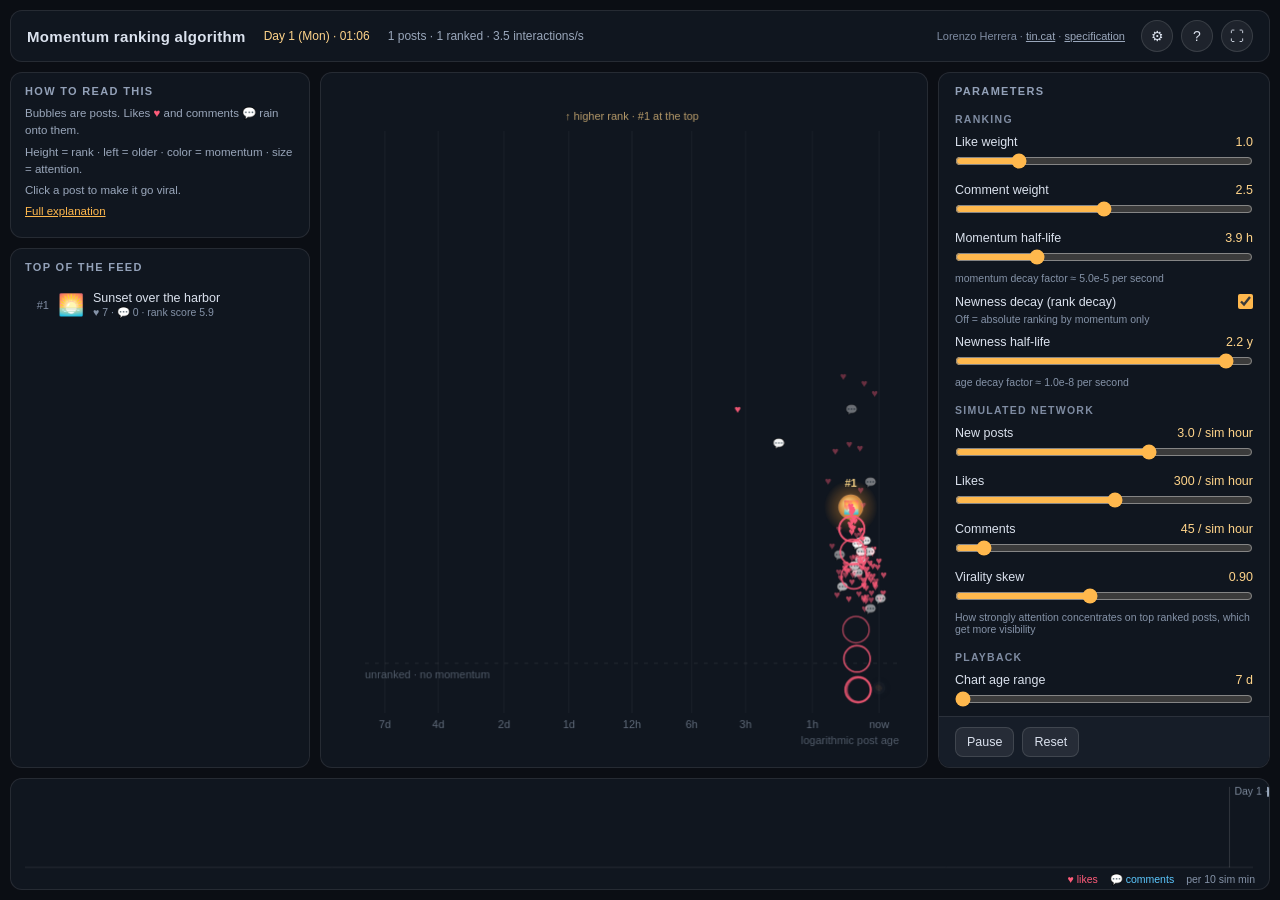
==== commit 7e016eec: "Discretize simulation speed steps and label the logarithmic age axis" ====
--- a/demo/index.html
+++ b/demo/index.html
@@ -101,7 +101,7 @@
 					</label>
 					<label class="ctl">
 						<span class="row"><span>Simulation speed</span><em id="speedVal"></em></span>
-						<input type="range" id="speed" min="0" max="1000" step="1">
+						<input type="range" id="speed" min="0" max="9" step="1">
 					</label>
 
 					<p class="note">
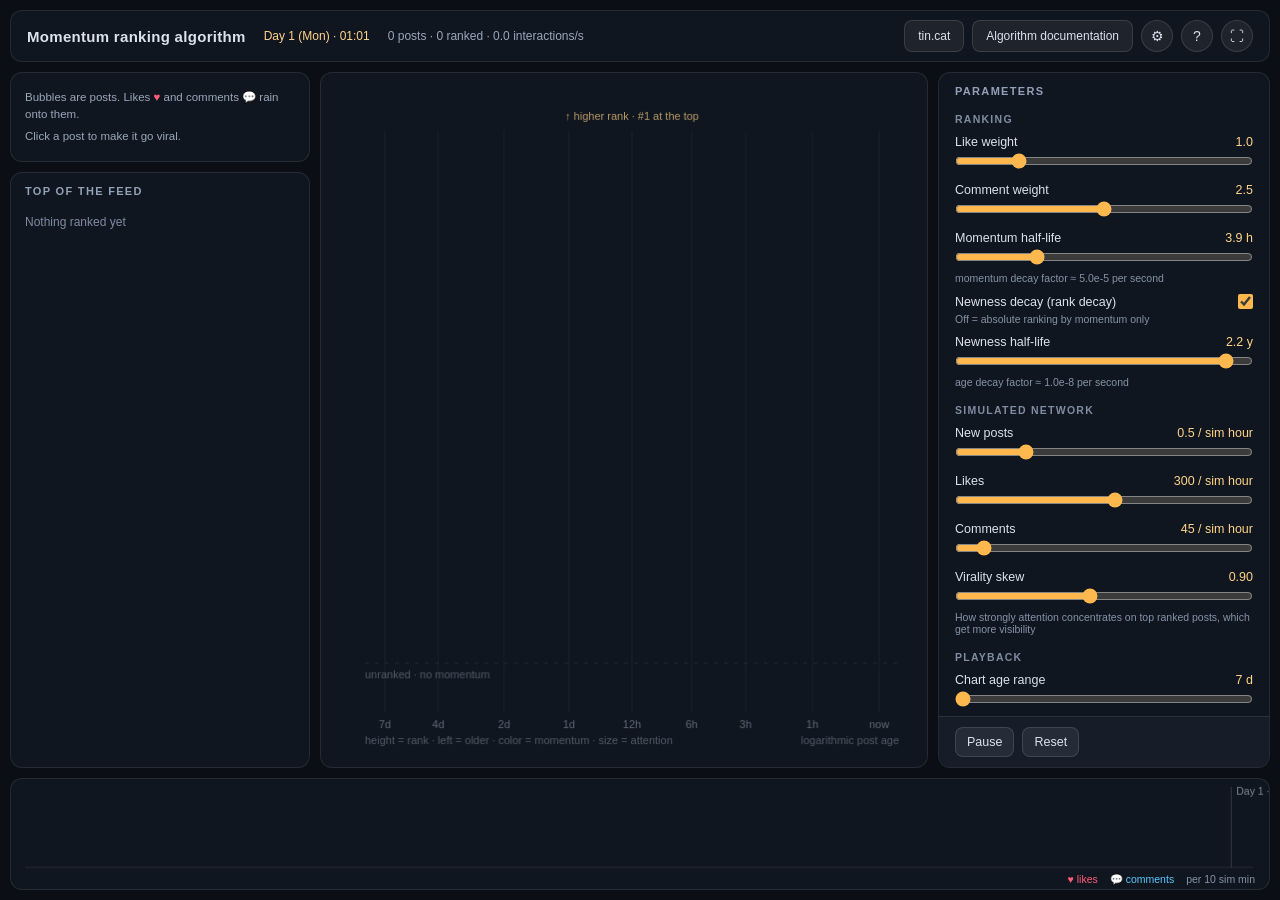
==== commit bc738a7d: "Streamline chart labels and top bar links" ====
--- a/demo/index.html
+++ b/demo/index.html
@@ -13,10 +13,8 @@
 			<p id="clock"></p>
 			<p id="stats"></p>
 			<div id="topbarRight">
-				<span id="credit">
-					Lorenzo Herrera · <a href="https://tin.cat" target="_blank" rel="noopener">tin.cat</a> ·
-					<a href="https://github.com/tin-cat/momentum-ranking-algorithm" target="_blank" rel="noopener">specification</a>
-				</span>
+				<a class="tool text" href="https://tin.cat" target="_blank" rel="noopener">tin.cat</a>
+				<a class="tool text" href="https://github.com/tin-cat/momentum-ranking-algorithm" target="_blank" rel="noopener">Algorithm documentation</a>
 				<button class="tool" id="panelToggle" title="Parameters">⚙</button>
 				<button class="tool" id="helpBtn" title="Help">?</button>
 				<button class="tool" id="fullscreenBtn" title="Fullscreen">⛶</button>
@@ -26,12 +24,9 @@
 		<main id="row">
 			<div id="leftCol">
 				<section id="howto" class="card">
-					<h2>How to read this</h2>
 					<ul>
 						<li>Bubbles are posts. Likes <span class="likeGlyph">♥</span> and comments 💬 rain onto them.</li>
-						<li>Height = rank · left = older · color = momentum · size = attention.</li>
 						<li>Click a post to make it go viral.</li>
-						<li><a href="#" id="moreHelp">Full explanation</a></li>
 					</ul>
 				</section>
 				<section id="feed" class="card">
--- a/demo/demo.css
+++ b/demo/demo.css
@@ -63,17 +63,6 @@
 	display: flex;
 	align-items: center;
 	gap: 8px;
-}
-
-#credit {
-	font-size: 11px;
-	color: #7f8ca2;
-	margin-right: 8px;
-	white-space: nowrap;
-}
-
-#credit a {
-	color: #9aa7bb;
 }
 
 .tool {
@@ -92,6 +81,18 @@
 	background: rgba(255, 255, 255, 0.13);
 }
 
+.tool.text {
+	width: auto;
+	height: 32px;
+	display: inline-flex;
+	align-items: center;
+	padding: 0 13px;
+	border-radius: 8px;
+	font-size: 12px;
+	color: #dbe2ee;
+	text-decoration: none;
+}
+
 #row {
 	flex: 1;
 	min-height: 0;
@@ -131,15 +132,6 @@
 	line-height: 1.5;
 	color: #9aa7bb;
 	margin: 4px 0;
-}
-
-#howto h2 {
-	font-size: 11px;
-	font-weight: 600;
-	text-transform: uppercase;
-	letter-spacing: 0.12em;
-	color: #93a1b8;
-	margin-bottom: 8px;
 }
 
 /* Feed panel */
@@ -547,7 +539,7 @@
 		display: none;
 	}
 
-	#credit {
+	.tool.text {
 		display: none;
 	}
 }
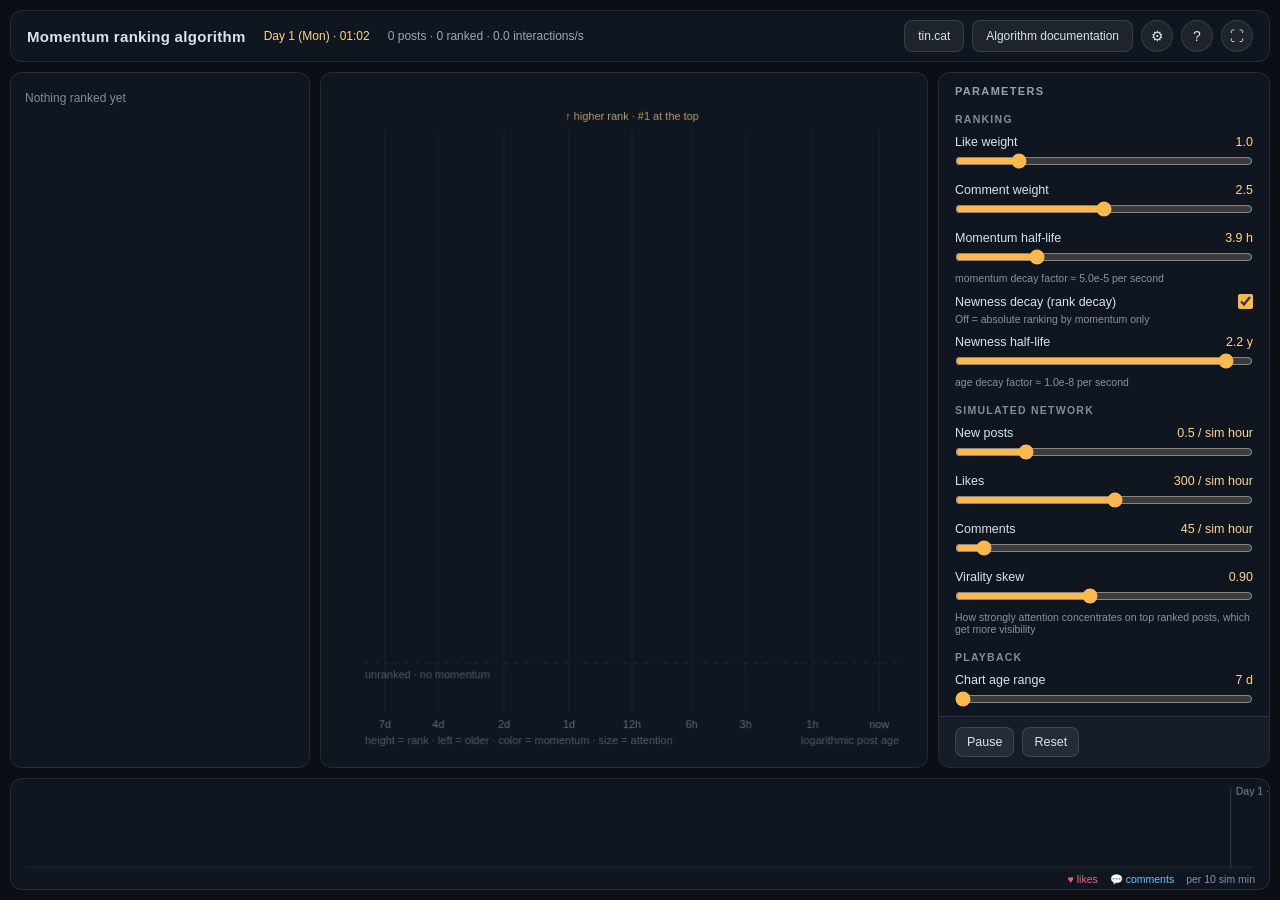
==== commit 72554928: "Remove the how to card and feed title" ====
--- a/demo/index.html
+++ b/demo/index.html
@@ -23,14 +23,7 @@
 
 		<main id="row">
 			<div id="leftCol">
-				<section id="howto" class="card">
-					<ul>
-						<li>Bubbles are posts. Likes <span class="likeGlyph">♥</span> and comments 💬 rain onto them.</li>
-						<li>Click a post to make it go viral.</li>
-					</ul>
-				</section>
 				<section id="feed" class="card">
-					<h2>Top of the feed</h2>
 					<div id="feedScroll">
 						<div id="feedRows"></div>
 					</div>
--- a/demo/demo.css
+++ b/demo/demo.css
@@ -109,7 +109,7 @@
 	display: none;
 }
 
-/* Left column: how-to card above the feed */
+/* Left column */
 
 #leftCol {
 	display: flex;
@@ -118,22 +118,6 @@
 	min-height: 0;
 }
 
-#howto {
-	flex: none;
-	padding: 12px 14px;
-}
-
-#howto ul {
-	list-style: none;
-}
-
-#howto li {
-	font-size: 11.5px;
-	line-height: 1.5;
-	color: #9aa7bb;
-	margin: 4px 0;
-}
-
 /* Feed panel */
 
 #feed {
@@ -141,10 +125,10 @@
 	display: flex;
 	flex-direction: column;
 	min-height: 0;
-	padding: 12px 6px 6px 14px;
-}
-
-#feed h2, #panel h2 {
+	padding: 10px 6px 6px 14px;
+}
+
+#panel h2 {
 	font-size: 11px;
 	font-weight: 600;
 	text-transform: uppercase;
